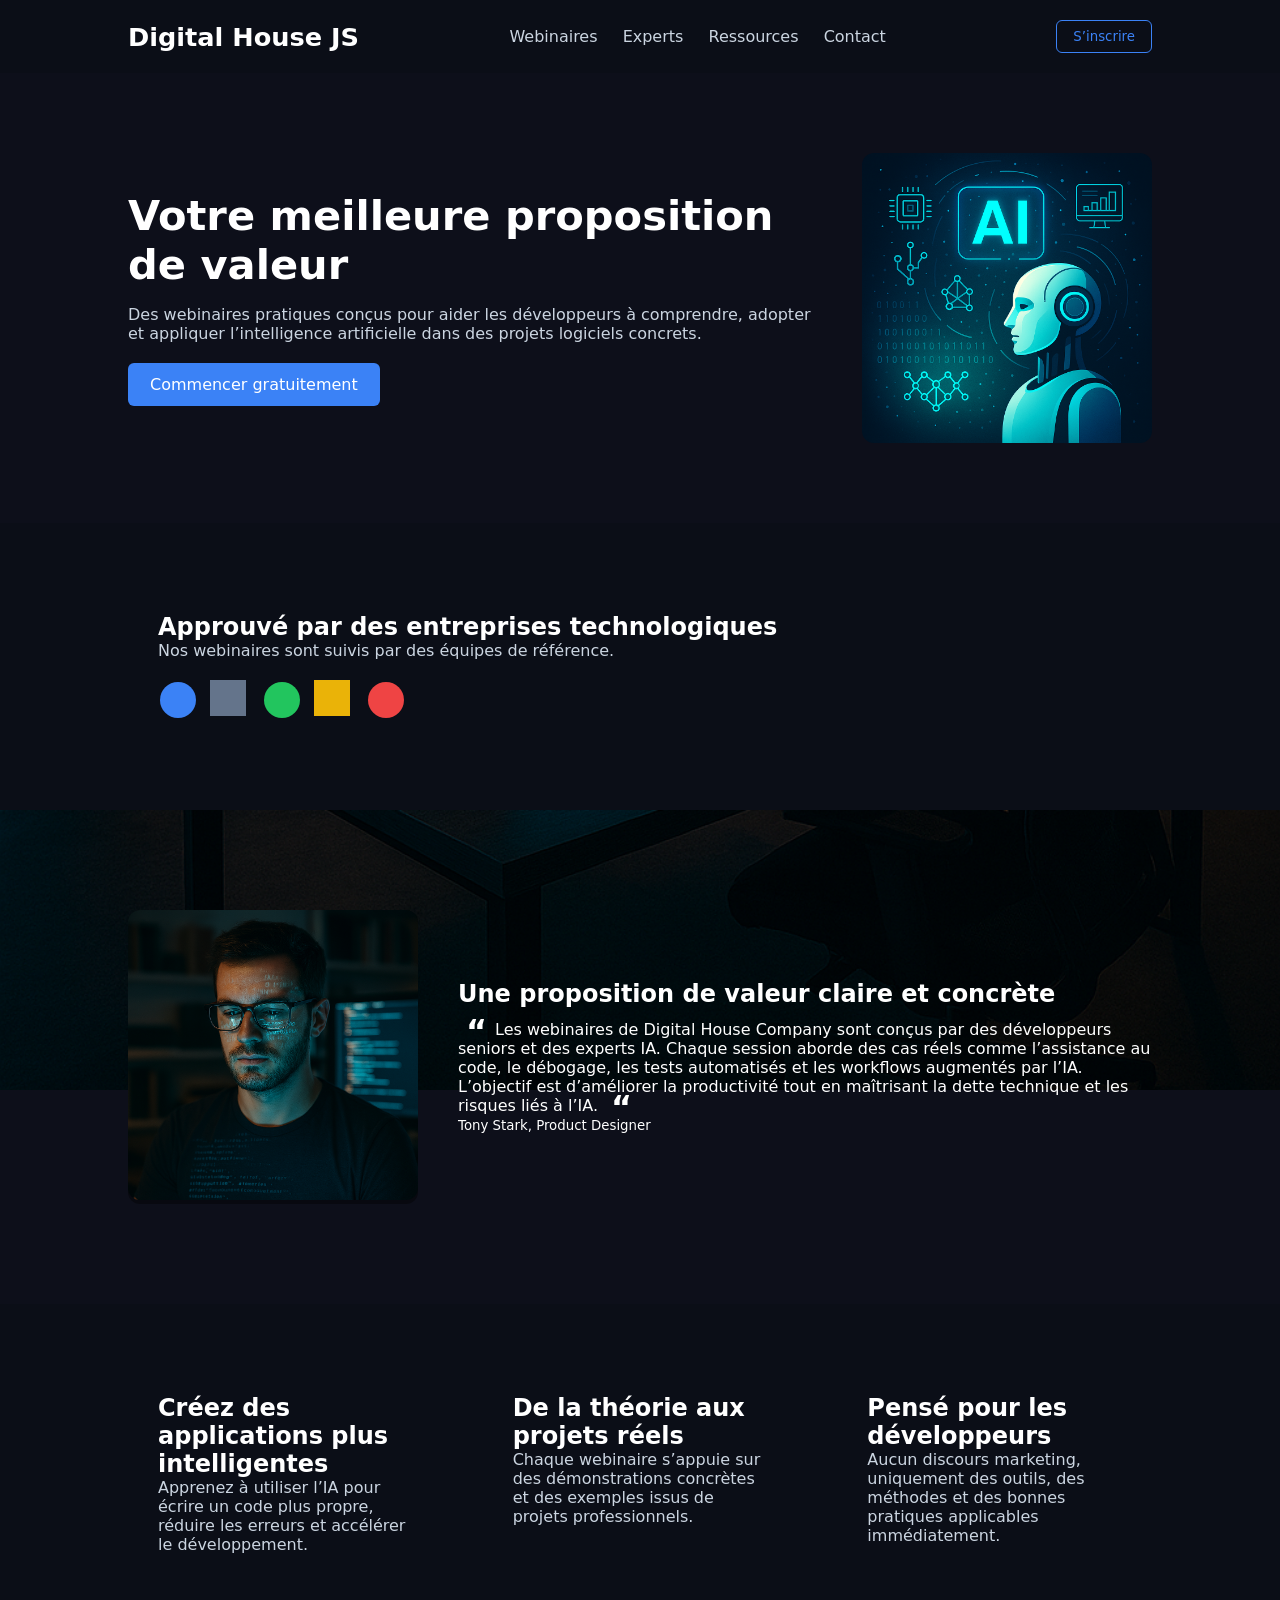
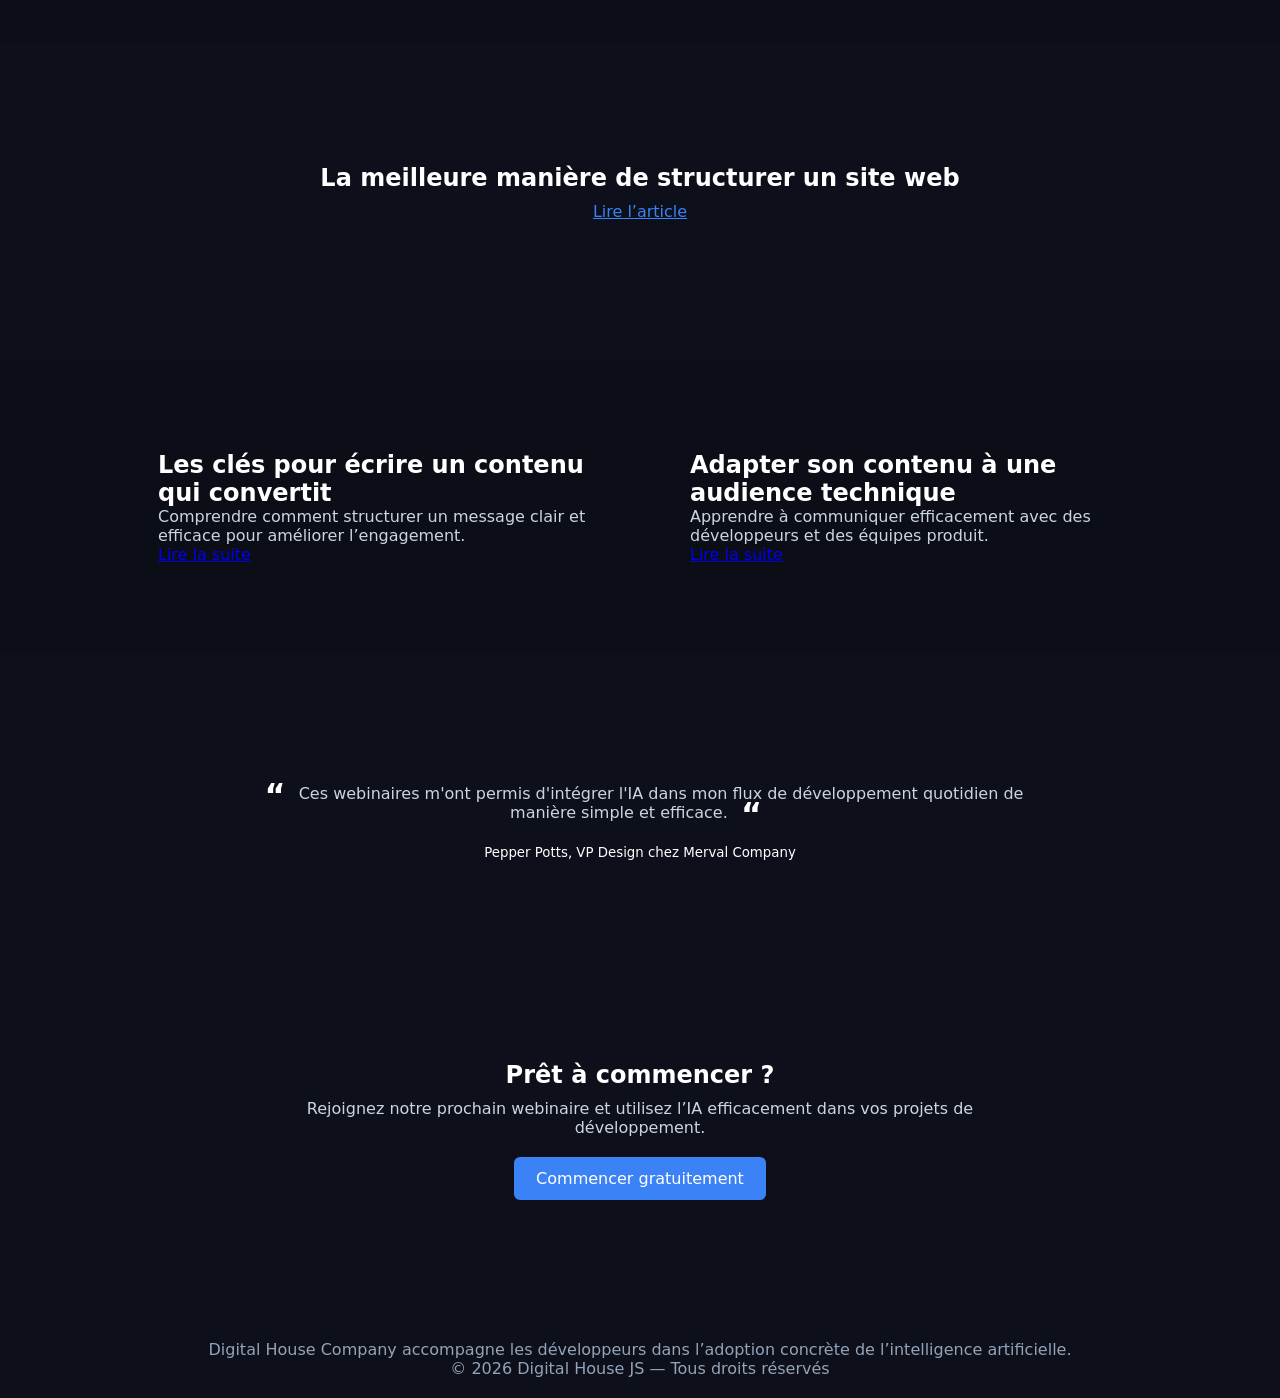
==== index.html @ 171befcd "html,css" ====
<!DOCTYPE html>
<html lang="fr">
<head>
    <meta charset="UTF-8">
    <meta name="viewport" content="width=device-width, initial-scale=1.0">
    <link rel="stylesheet" href="style.css">
    <title>Digital House JS</title>
</head>
<body>

    <header class="header">
        <div class="logo">Digital House JS</div>

        <nav class="nav_links">
            <a href="#">Webinaires</a>
            <a href="#">Experts</a>
            <a href="#">Ressources</a>
            <a href="#">Contact</a>
        </nav>

        <button class="btn_login">S’inscrire</button>
    </header>

    <section class="hero">
        <div class="hero_content">
            <h1>Votre meilleure proposition de valeur</h1>
            <p>Des webinaires pratiques conçus pour aider les développeurs à comprendre, adopter et appliquer l’intelligence artificielle dans des projets logiciels concrets.</p>
            <button class="btn_trial">Commencer gratuitement</button>
        </div>

        <div class="hero_img">
            <img src="/assets/photo1.png" alt="Illustration IA">
        </div>
    </section>

    <section class="features">
        <div class="feature">
            <h2>Approuvé par des entreprises technologiques</h2>
            <p>Nos webinaires sont suivis par des équipes de référence.</p>

            <div class="logos">
                <svg width="40" height="40"><circle cx="20" cy="20" r="18" fill="#3b82f6"/></svg>
                <svg width="40" height="40"><rect width="36" height="36" fill="#64748b"/></svg>
                <svg width="40" height="40"><circle cx="20" cy="20" r="18" fill="#22c55e"/></svg>
                <svg width="40" height="40"><rect width="36" height="36" fill="#eab308"/></svg>
                <svg width="40" height="40"><circle cx="20" cy="20" r="18" fill="#ef4444"/></svg>
            </div>
        </div>
    </section>

    <section class="highlight">
        <div class="highlight_img">
            <img src="/assets/photo2.png" alt="Développeur IA">
        </div>

        <div class="highlight_text">
            <h2>Une proposition de valeur claire et concrète</h2>
            <p>
                <span class="big_quote">“</span>Les webinaires de Digital House Company sont conçus par des développeurs seniors et des experts IA. Chaque session aborde des cas réels comme l’assistance au code, le débogage, les tests automatisés et les workflows augmentés par l’IA.</p>
            <p>L’objectif est d’améliorer la productivité tout en maîtrisant la dette technique et les risques liés à l’IA.
                <span class="big_quote">“</span></p>
            <small>Tony Stark, Product Designer</small>
        </div>
    </section>

    <section class="features">
        <div class="feature">
            <h2>Créez des applications plus intelligentes</h2>
            <p>Apprenez à utiliser l’IA pour écrire un code plus propre, réduire les erreurs et accélérer le développement.</p>
        </div>

        <div class="feature">
            <h2>De la théorie aux projets réels</h2>
            <p>Chaque webinaire s’appuie sur des démonstrations concrètes et des exemples issus de projets professionnels.</p>
        </div>

        <div class="feature">
            <h2>Pensé pour les développeurs</h2>
            <p>Aucun discours marketing, uniquement des outils, des méthodes et des bonnes pratiques applicables immédiatement.</p>
        </div>
    </section>

    <section class="cta">
        <h2>La meilleure manière de structurer un site web</h2>
        <p><a href="#" class="article_link">Lire l’article</a></p>
    </section>

    <section class="features">
        <div class="feature">
            <h2>Les clés pour écrire un contenu qui convertit</h2>
            <p>Comprendre comment structurer un message clair et efficace pour améliorer l’engagement.</p>
            <a href="#">Lire la suite</a>
        </div>

        <div class="feature">
            <h2>Adapter son contenu à une audience technique</h2>
            <p>Apprendre à communiquer efficacement avec des développeurs et des équipes produit.</p>
            <a href="#">Lire la suite</a>
        </div>
    </section>

    <section class="cta">
        <p>
            <span class="big_quote">“</span>
         Ces webinaires m'ont permis d'intégrer l'IA dans mon flux de développement quotidien de manière simple et efficace.
            <span class="big_quote">“</span>
        </p>
        <small> Pepper Potts, VP Design chez Merval Company</small>
    </section>

    <section class="cta">
        <h2>Prêt à commencer ?</h2>
        <p>Rejoignez notre prochain webinaire et utilisez l’IA efficacement dans vos projets de développement.</p>
        <button class="btn_trial">Commencer gratuitement</button>
    </section>

    <footer class="footer">
        <p>Digital House Company accompagne les développeurs dans l’adoption concrète de l’intelligence artificielle.</p>
        <p>© 2026 Digital House JS — Tous droits réservés</p>
    </footer>

</body>
</html>
---- style.css ----
* {
    margin: 0;
    padding: 0;
    box-sizing: border-box;
    font-family: system-ui, sans-serif;
}

body {
    background: #0d0f1a;
    color: #ffffff;
}

.header {
    padding: 20px 10%;
    display: flex;
    justify-content: space-between;
    align-items: center;
    background: #0b0e17;
}

.logo {
    font-size: 1.6rem;
    font-weight: 700;
}

.nav_links a {
    margin-right: 20px;
    color: #cbd5e1;
    text-decoration: none;
}

.nav_links a:hover {
    color: #3b82f6;
}

.btn_login {
    background: transparent;
    border: 1px solid #3b82f6;
    color: #3b82f6;
    padding: 8px 16px;
    border-radius: 6px;
    cursor: pointer;
}

.btn_login:hover {
    border-color: #39ff14;
    color: #39ff14;
    box-shadow: 0 0 8px #39ff14;
}


.hero {
    padding: 80px 10%;
    display: flex;
    align-items: center;
    gap: 40px;
}

.hero_content h1 {
    font-size: 2.6rem;
    margin-bottom: 16px;
}

.hero_content p {
    color: #cbd5e1;
    margin-bottom: 20px;
}

.btn_trial {
    background: #3b82f6;
    border: none;
    padding: 12px 22px;
    border-radius: 6px;
    color: white;
    cursor: pointer;
    font-size: 1rem;
}

.btn_trial:hover {
    background: #2563eb;
}

.hero_img {
    border-radius: 12px;
    display: flex;
    justify-content: center;
    align-items: center;
}

img { 
    max-width: 290px; 
    height: auto; 
    border-radius: 12px;
    object-fit: cover; 
}

.features {
    background: #0b0e17;
    padding: 60px 10%;
    display: flex;
    justify-content: space-around;
    gap: 40px;
}

.feature {
    padding: 30px;
    border-radius: 12px;
    flex: 1;
}

.feature p {
    color: #cbd5e1;
}

.logos {
    display: flex;
    gap: 12px;
    margin-top: 20px;
}

/* PARALLAX */
.highlight {
    background-image: url('/assets/img_paralax.png'); 
    background-attachment: fixed;
    background-position: center;
    background-repeat: no-repeat;
    background-size: cover;
    padding: 100px 10%;
    display: flex;
    align-items: center;
    gap: 40px;
    color: white;
}

.highlight_img {
    background: rgba(0,0,0,0.4);
    border-radius: 12px;
}

.highlight_text h2 {
    margin-bottom: 12px;
    color: #ffffff;
}

.highlight-text p {
    color: #e0e7ff;
}

.big_quote { font-size: 2rem; 
    color: #ffffff; 
    font-weight: bold; 
    line-height: 0; 
    vertical-align: middle; 
    margin: 8px; }


.highlight_text h2 {
    margin-bottom: 12px;
}

.cta {
    text-align: center;
    padding: 80px 10%;
    border-radius: 12px;
    margin: 40px 10%;
}

.cta p {
    color: #cbd5e1;
    margin: 10px 0 20px;
}

.article_link {
    color: #3b82f6;
    text-decoration: underline;
}

.footer {
    text-align: center;
    padding: 20px;
    color: #94a3b8;
    margin-top: 40px;
}
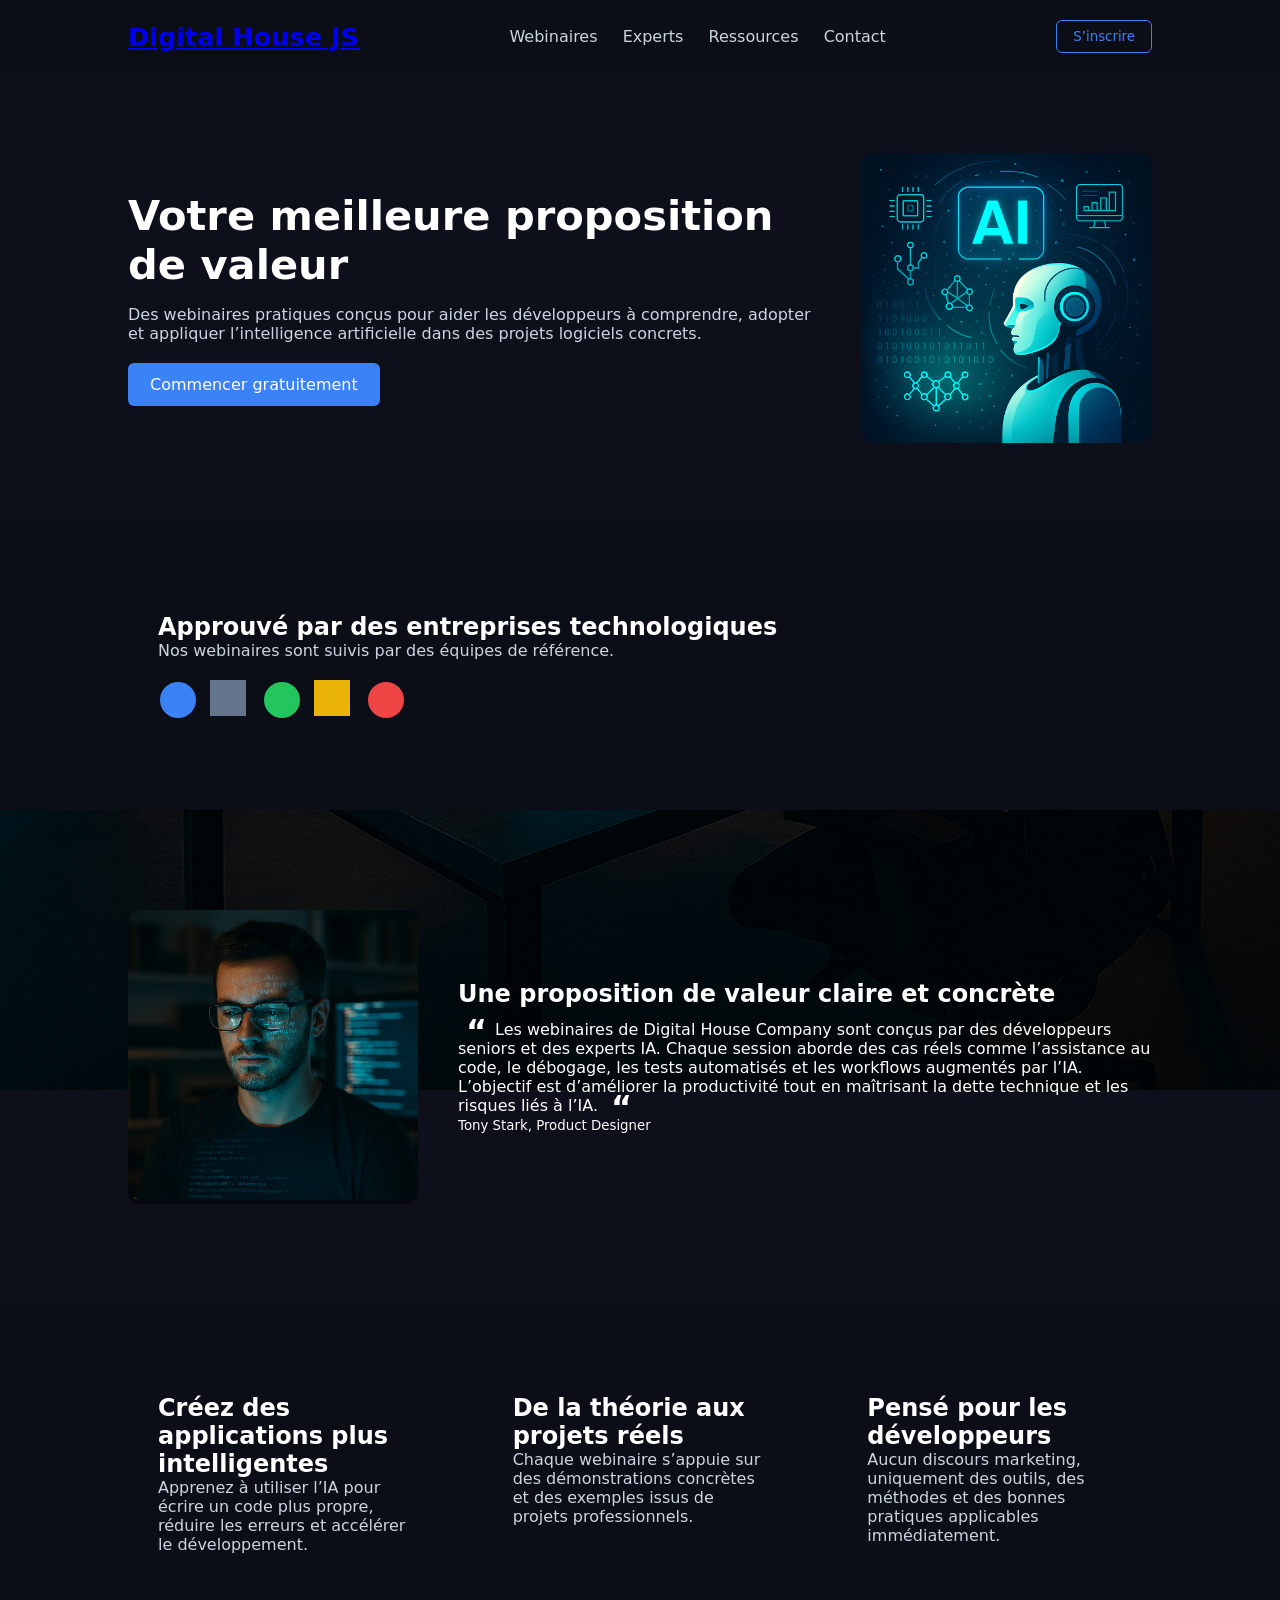
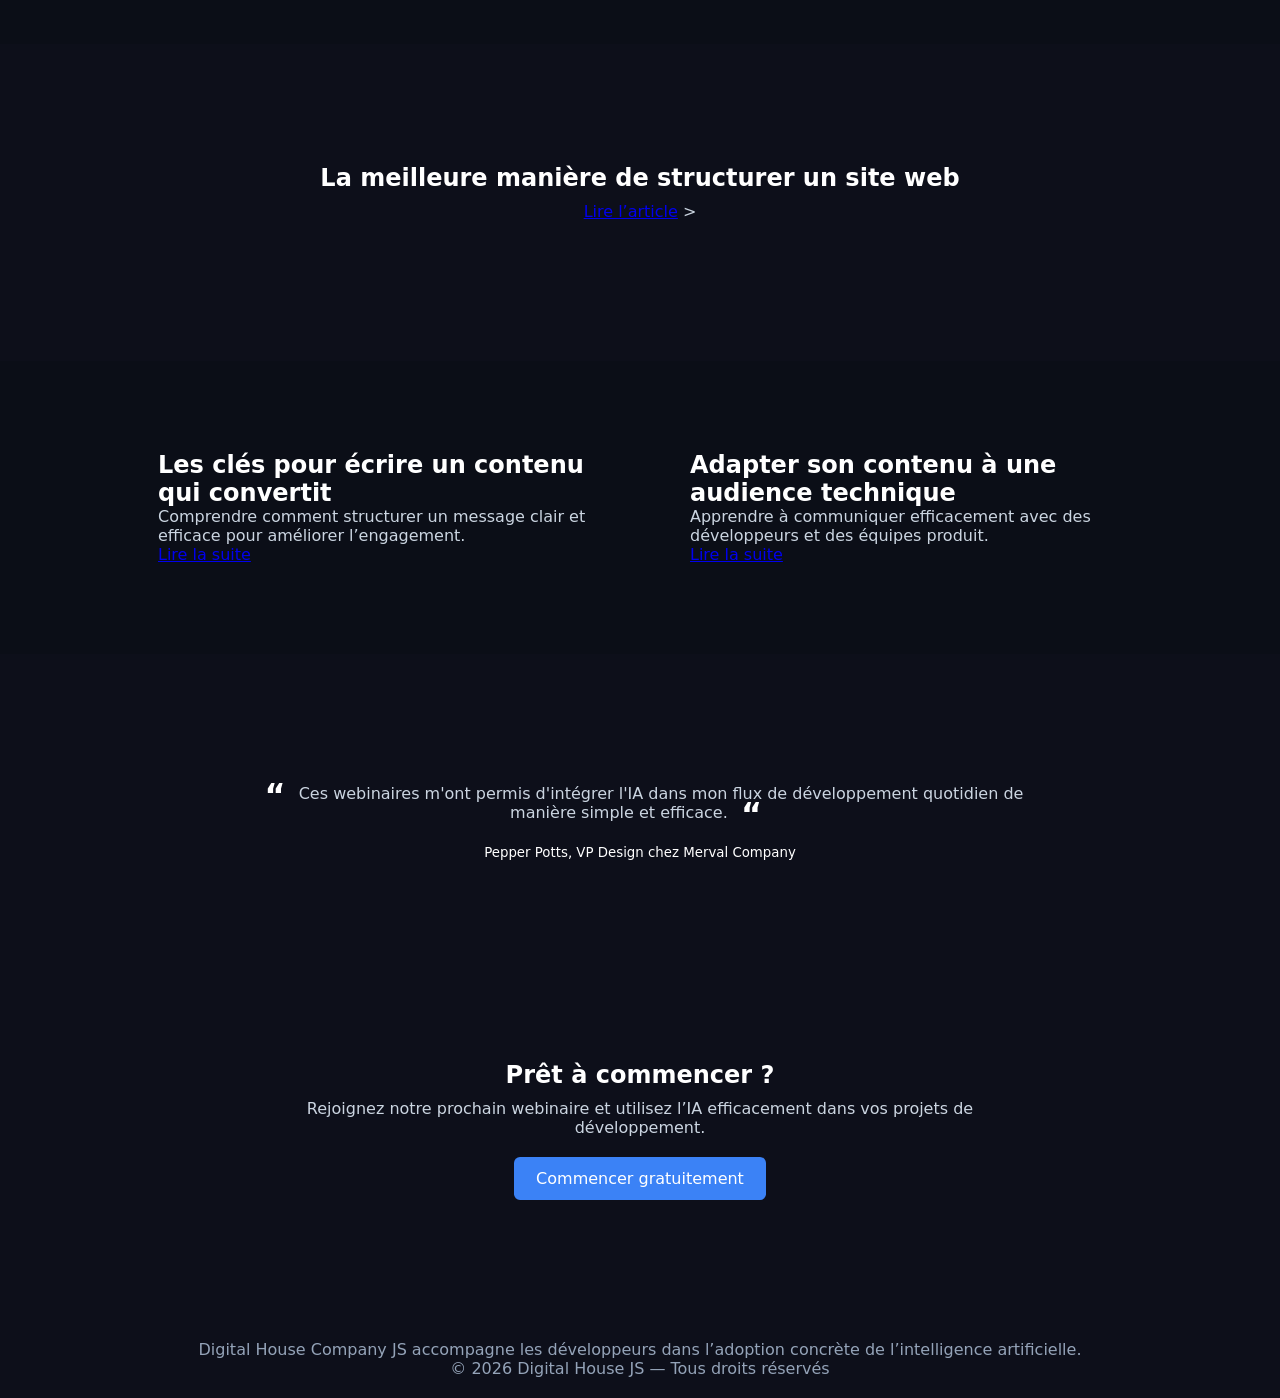
==== commit 03696f7e: "expand site structure, add popups and improve responsiveness - New pages and assets added - Article " ====
--- a/index.html
+++ b/index.html
@@ -9,23 +9,23 @@
 <body>
 
     <header class="header">
-        <div class="logo">Digital House JS</div>
+        <a class="logo" href="index.html">Digital House JS</a>
 
         <nav class="nav_links">
-            <a href="#">Webinaires</a>
-            <a href="#">Experts</a>
-            <a href="#">Ressources</a>
-            <a href="#">Contact</a>
+            <a href="webinaires.html">Webinaires</a>
+            <a href="experts.html">Experts</a>
+            <a href="ressources.html">Ressources</a>
+            <a href="contact.html">Contact</a>
         </nav>
 
-        <button class="btn_login">S’inscrire</button>
+        <a href="inscription.html"><button class="btn_login">S’inscrire </button></a>
     </header>
 
     <section class="hero">
         <div class="hero_content">
             <h1>Votre meilleure proposition de valeur</h1>
             <p>Des webinaires pratiques conçus pour aider les développeurs à comprendre, adopter et appliquer l’intelligence artificielle dans des projets logiciels concrets.</p>
-            <button class="btn_trial">Commencer gratuitement</button>
+            <a href="inscription.html"><button class="btn_trial">Commencer gratuitement</button></a>
         </div>
 
         <div class="hero_img">
@@ -82,20 +82,21 @@
 
     <section class="cta">
         <h2>La meilleure manière de structurer un site web</h2>
-        <p><a href="#" class="article_link">Lire l’article</a></p>
+        <p><a href="#" class="open_popup" data-popup="popup-article-1">Lire l’article</a>
+></p>
     </section>
 
     <section class="features">
         <div class="feature">
             <h2>Les clés pour écrire un contenu qui convertit</h2>
             <p>Comprendre comment structurer un message clair et efficace pour améliorer l’engagement.</p>
-            <a href="#">Lire la suite</a>
+            <a href="#" class="open_popup" data-popup="popup-article-2">Lire la suite</a>
         </div>
 
         <div class="feature">
             <h2>Adapter son contenu à une audience technique</h2>
             <p>Apprendre à communiquer efficacement avec des développeurs et des équipes produit.</p>
-            <a href="#">Lire la suite</a>
+            <a href="#" class="open_popup" data-popup="popup-article-3">Lire la suite</a>
         </div>
     </section>
 
@@ -111,13 +112,50 @@
     <section class="cta">
         <h2>Prêt à commencer ?</h2>
         <p>Rejoignez notre prochain webinaire et utilisez l’IA efficacement dans vos projets de développement.</p>
-        <button class="btn_trial">Commencer gratuitement</button>
+        <a href="inscription.html"><button class="btn_trial">Commencer gratuitement</button></a>
     </section>
 
+
+    <!-- Les popups sont cachés par défaut et affichés dynamiquement grâce au JavaScript lorsque l’utilisateur clique sur un lien. -->
+
+    <div id="popup-article-1" class="popup_overlay">
+        <div class="popup_content">
+            <span class="popup_close" data-close="popup-article-1">&times;</span>
+            <h2>La meilleure manière de structurer un site web</h2>
+            <p>
+                Lorem ipsum dolor sit amet consectetur adipisicing elit. Ea magnam quisquam animi veritatis quaerat exercitationem, pariatur blanditiis dolore perferendis hic debitis at accusantium qui tempore. Itaque inventore nam necessitatibus repellendus. Lorem, ipsum dolor sit amet consectetur adipisicing elit. Blanditiis, praesentium. Nesciunt maxime consequuntur praesentium architecto aliquid quis repellendus, similique fugit aliquam a culpa fuga sit temporibus quidem laboriosam incidunt. Sed.<br>
+                Lorem ipsum dolor sit, amet consectetur adipisicing elit. Sit consequatur voluptatum molestias accusamus vitae illum, sunt eaque? A quae deserunt porro eum aliquam rem reiciendis quas quis ad, omnis necessitatibus.
+            </p>
+        </div>
+    </div>
+
+    <div id="popup-article-2" class="popup_overlay">
+        <div class="popup_content">
+            <span class="popup_close" data-close="popup-article-2">&times;</span>
+            <h2>Les clés pour écrire un contenu qui convertit</h2>
+            <p>
+                Lorem ipsum dolor sit amet consectetur adipisicing elit. Quod pariatur eum autem dolores maiores. Ipsa veritatis distinctio, amet perspiciatis officiis sit, aperiam, delectus corrupti at minima ea expedita iusto enim. Lorem ipsum dolor sit amet, consectetur adipisicing elit. Sed tempore pariatur labore! Repudiandae, reiciendis saepe ad optio numquam adipisci culpa. Minus voluptatibus aliquam, facere voluptatum optio odit. Amet, nesciunt unde!
+            </p>
+        </div>
+    </div>
+
+    <div id="popup-article-3" class="popup_overlay">
+        <div class="popup_content">
+            <span class="popup_close" data-close="popup-article-3">&times;</span>
+            <h2>Adapter son contenu à une audience technique</h2>
+            <p>
+                Lorem ipsum dolor sit amet consectetur adipisicing elit. Doloremque placeat quis et, at veniam nam eius sequi pariatur modi nostrum quo neque necessitatibus deleniti architecto quaerat officia beatae autem optio?
+            </p>
+        </div>
+    </div>
+
+
     <footer class="footer">
-        <p>Digital House Company accompagne les développeurs dans l’adoption concrète de l’intelligence artificielle.</p>
+        <p>Digital House Company JS accompagne les développeurs dans l’adoption concrète de l’intelligence artificielle.</p>
         <p>© 2026 Digital House JS — Tous droits réservés</p>
     </footer>
 
+    <script src="script.js"></script>
+
 </body>
 </html>
--- a/style.css
+++ b/style.css
@@ -175,9 +175,207 @@
     text-decoration: underline;
 }
 
+.expert_photo {
+    width: 120px;
+    height: 150px;
+    margin: 0 auto 15px;
+    border-radius: 15px;
+    overflow: hidden;
+    border: 3px solid #e5e7eb;
+}
+
+.expert_photo img {
+    width: 100%;
+    height: 100%;
+    object-fit: cover;
+}
+
+.form_section {
+    display: flex;
+    justify-content: center;
+    align-items: center;
+    padding: 60px 20px;
+}
+
+.inscription_form {
+    padding: 40px 50px;
+    max-width: 450px;
+    width: 100%;
+    border-radius: 12px;
+    box-shadow: 0 8px 25px rgba(0,0,0,0.08);
+}
+
+.hero.small_hero {
+    display: flex;
+    justify-content: center;
+    align-items: center;
+    text-align: center;
+    padding: 60px 20px;
+}
+
+.hero.small_hero {
+    padding-bottom: 20px;
+}
+
+.hero.small_hero .hero_content {
+    text-align: center;
+}
+
+.form_section {
+    padding-top: 30px;
+}
+
+.inscription_form input, .inscription_form textarea {
+    width: 100%;
+    padding: 12px 14px;
+    border-radius: 8px;
+    margin-top: 6px;
+    margin-bottom: 18px;
+    font-size: 0.95rem;
+}
+
+.inscription_form textarea {
+    height: 120px;
+    resize: none;
+}
+
+.inscription_form .btn_trial {
+    width: 100%;
+    margin-top: 10px;
+}
+
+
 .footer {
     text-align: center;
     padding: 20px;
     color: #94a3b8;
     margin-top: 40px;
 }
+
+/* Overlay du popup : caché par défaut, couvre toute la page */
+.popup_overlay {
+    position: fixed;
+    top: 0;
+    left: 0;
+    width: 100%;
+    height: 100%;
+    background: rgba(0,0,0,0.55);
+    display: none;
+    justify-content: center;
+    align-items: center;
+    padding: 20px;
+    z-index: 9999;
+}
+
+/* Contenu du popup : boîte centrale avec style et animation */
+.popup_content {
+    background: #fff;
+    padding: 30px 40px;
+    max-width: 600px;
+    width: 100%;
+    border-radius: 12px;
+    box-shadow: 0 10px 30px rgba(0,0,0,0.15);
+    position: relative;
+    animation: popupFade 0.5s ease;
+}
+
+
+.popup_content h2, .popup_content p {
+    color: #111 ;
+}
+
+
+/* Btn close popup */
+.popup_close {
+    position: absolute;
+    top: 12px;
+    right: 18px;
+    font-size: 28px;
+    cursor: pointer;
+    color: #333;
+}
+
+/* Animation d’ouverture : fade + léger zoom */
+@keyframes popupFade {
+    from { opacity: 0; transform: scale(0.95); }
+    to { opacity: 1; transform: scale(1); }
+}
+
+
+/* responsivité */
+
+/* Tablets */
+@media (max-width: 900px) {
+
+    .hero {
+        flex-direction: column;
+        text-align: center;
+        padding: 60px 5%;
+    }
+
+    .hero_img img {
+        max-width: 220px;
+    }
+
+    .features {
+        flex-direction: column;
+        gap: 30px;
+        padding: 40px 5%;
+    }
+
+    .feature {
+        text-align: center;
+    }
+
+    .highlight {
+        flex-direction: column;
+        text-align: center;
+        padding: 80px 5%;
+    }
+
+    .highlight_img img {
+        max-width: 250px;
+    }
+
+    .cta {
+        margin: 40px 5%;
+        padding: 60px 5%;
+    }
+}
+
+/* Mobile */
+@media (max-width: 600px) {
+
+    .header {
+        padding: 15px 5%;
+        flex-direction: column;
+        gap: 12px;
+        text-align: center;
+    }
+
+    .nav_links a {
+        margin-right: 10px;
+    }
+
+    .hero_content h1 {
+        font-size: 2rem;
+    }
+
+    .feature {
+        padding: 20px;
+    }
+
+    .popup_content {
+        padding: 20px;
+        max-width: 90%;
+    }
+
+    .inscription_form {
+        padding: 30px 25px;
+    }
+
+    .footer {
+        padding: 15px;
+        font-size: 0.9rem;
+    }
+}
